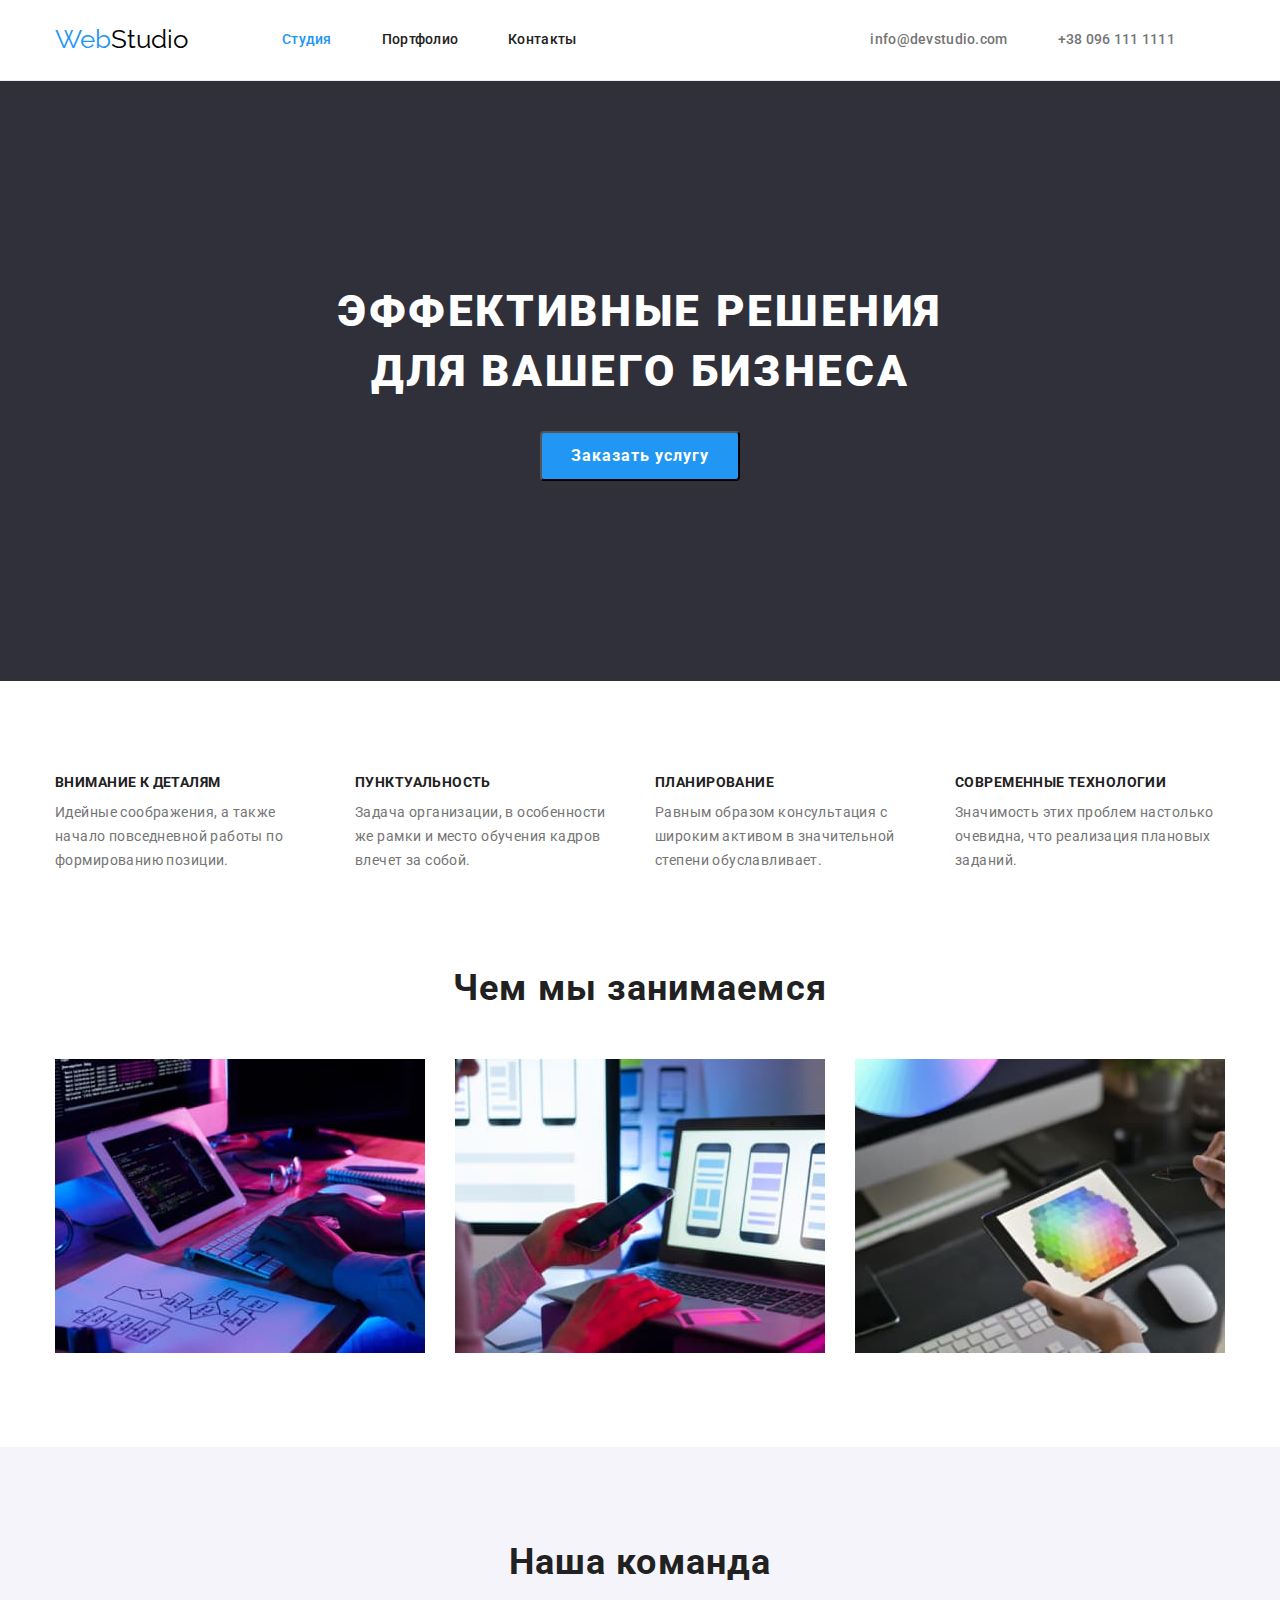
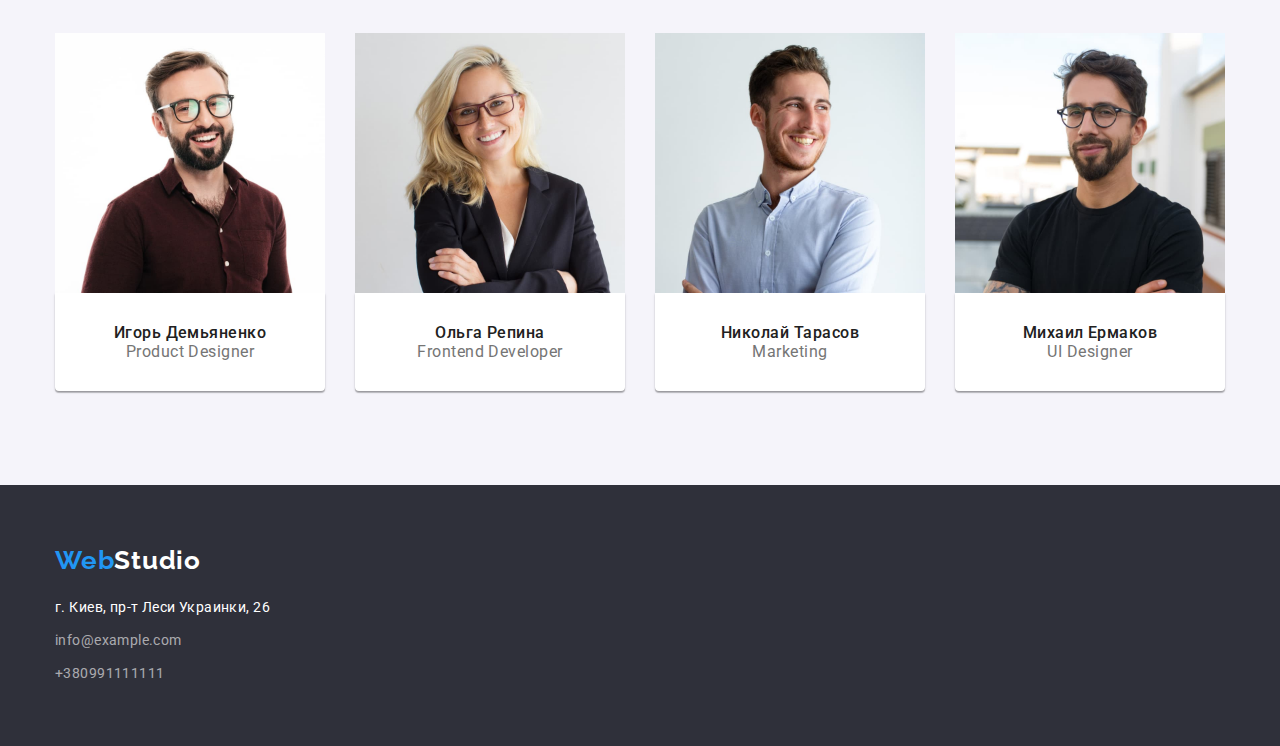
==== index.html @ 75cf524b "Initial commit" ====
<!DOCTYPE html>
<html lang="ru">

<head>
    <meta charset="UTF-8">
    <meta http-equiv="X-UA-Compatible" content="IE=edge">
    <meta name="viewport" content="width=device-width, initial-scale=1.0">
    <title>Document</title>
    <link
        href="https://fonts.googleapis.com/css2?family=Montserrat:wght@400;500;600&family=Raleway:wght@700&family=Roboto:wght@400;500;700;900&display=swap"
        rel="stylesheet">
    <link rel="stylesheet"
        href="https://cdnjs.cloudflare.com/ajax/libs/modern-normalize/1.1.0/modern-normalize.min.css">
    <link rel="stylesheet" href="./css/styles.css">
</head>

<body>
    <header class="page-header">
        <div class="container">
            <nav class="main-nav">
                <a class="link logo-link" href="WebStudio"><span class=" logo-accent">Web</span>Studio</a>
                <ul class="list menu-nav header-container">
                    <li class="item menu-nav"><a href="Студия" class="link link-current item-link">Студия</a></li>
                    <li class="item menu-nav"><a href="./portfolio.html" class="link item-link">Портфолио</a></li>
                    <li class="item menu-nav"><a href="Контакты" class="link item-link">Контакты</a></li>

                </ul>
                <ul class="list site-nav header-container">
                    <li class="item site-nav "><a class="link mail-link item-link"
                            href="info@devstudio.com">info@devstudio.com</a></li>
                    <li class="item site-nav"><a class="link tel-link item-link" href="+380961111111">+38 096 111
                            1111</a></li>
                </ul>
            </nav>
        </div>
    </header>

    <main>
        <section class="hero section">
            <div class="container hero-container">

                <h1 class="hero-title">Эффективные решения <br> для вашего бизнеса</h1>
                <button class="main-button" type="button">Заказать услугу</button>
        </section>
        </div>
        <section class="section-bg">
            <div class="container">
                <h2 class="section-title visually-hidden">Особенности</h2>
                <ul class="list features-list">
                    <li class="item-list">
                        <h3 class="section-title">Внимание к деталям</h3>
                        <p class="section-text">Идейные соображения, а также начало повседневной работы по формированию
                            позиции.</p>
                    </li>
                    <li class="item-list">
                        <h3 class="section-title">Пунктуальность</h3>
                        <p class="section-text">Задача организации, в особенности же рамки и место обучения кадров
                            влечет за
                            собой.
                        </p>
                    </li>
                    <li class="item-list">
                        <h3 class="section-title">Планирование</h3>
                        <p class="section-text">Равным образом консультация с широким активом в значительной степени
                            обуславливает.
                        </p>
                    </li>
                    <li class="item-list">
                        <h3 class="section-title">Современные технологии</h3>
                        <p class="section-text">Значимость этих проблем настолько очевидна, что реализация плановых
                            заданий.
                        </p>
                    </li>
                </ul>
            </div>
        </section>
        <section class="section">
            <div class="container">
                <h2 class="section-subtitle">Чем мы занимаемся</h2>
                <ul class="list box-list">
                    <li class="box-list"> <img src="./images/img.jpg" alt="декстопные приложения" width="370"></li>
                    <li class="box-list"> <img src="./images/img1.jpg" alt="мобильные приложения" width="370"></li>
                    <li class="box-list"> <img src="./images/img2.jpg" alt="дизайнерские решения" width="370"></li>
                </ul>
            </div>
        </section>
        <section class="section-team">
            <div class="container">
                <h2 class="section-subtitle">Наша команда</h2>
                <ul class="list team-list">
                    <li class="item-list">
                        <img src="./images/igde.jpg" alt="член команды Игорь Демьяненко" width="270">
                        <div class="card-member">
                            <h3 class="section-title-name"> Игорь Демьяненко</h3>
                            <p class="section-team-tx">Product Designer</p>
                        </div>
                    </li>

                    <li class="item-list">
                        <img src="./images/olre.jpg" alt="член команды Ольга Репина" width="270">
                        <div class="card-member">
                            <h3 class="section-title-name">Ольга Репина</h3>
                            <p class="section-team-tx">Frontend Developer</p>
                        </div>
                    </li>

                    <li class="item-list">
                        <img src="./images/ntar.jpg" alt="член команды Николай Тарасов" width="270">
                        <div class="card-member">
                            <h3 class="section-title-name">Николай Тарасов</h3>
                            <p class="section-team-tx">Marketing</p>
                        </div>
                    </li>

                    <li class="item-list">
                        <img src="./images/mer.jpg" alt="член команды Михаил Ермаков" width="270">
                        <div class="card-member">
                            <h3 class="section-title-name">Михаил Ермаков</h3>
                            <p class="section-team-tx">UI Designer</p>
                        </div>
                    </li>
                </ul>
            </div>
        </section>
    </main>
    <footer class="footer">
        <div class="container">

            <a class="link logo-link-address" href="WebStudio"><span class=" logo-accent">Web</span>Studio</a>
            <div class="footer-container">
                <address class="address">

                    г. Киев, пр-т Леси Украинки, 26 <br>
                    <a class="link email-link" href="mailto:info@example.com">info@example.com <br></a>
                    <a class="link phone-link" href="tel:+380991111111">+380991111111</a>
                </address>
            </div>
        </div>
    </footer>

</body>

</html>
---- css/styles.css ----
*,
*::before,
*::after {
    box-sizing: border-box;
}

:root {
    --main-font: 'Roboto', sans-serif;
    --secondary-font: 'Raleway', sans-serif;
    --primari-text-color: #757575;
    --title-text-color: #212121;
    --accent-color: #2196F3;
    --dark-bg-cl: #2F303A;
    --light-bg-cl: #F5F4FA;

}

.visually-hidden {
    position: absolute;
    width: 1px;
    height: 1px;
    margin: -1px;
    border: 0;
    padding: 0;

    white-space: nowrap;
    clip-path: inset(100%);
    clip: rect(0 0 0 0);
    overflow: hidden;
}

img {
    display: block;
}

h1,
h2,
h3,
h4,
h5,
h6,
p {
    margin: 0;
}

.list {
    list-style: none;
    padding: 0;
    margin: 0;
}

.link {
    text-decoration: none;
    color: currentColor;

}

body {
    color: #212121;
    font-family: var(--main-font), sans-serif;

}

.container {
    width: 1200px;
    padding-left: 15px;
    padding-right: 15px;
    margin-left: auto;
    margin-right: auto;

}

.page-header {
    background-color: #FFFFFF;
    border-bottom: 1px solid #ECECEC;

}

.logo-link {
    margin-right: 94px;
    color: #000000;
    font-family: var(--secondary-font), sans-serif;
    font-size: 26px;
    line-height: 1.2
}

.logo-accent {
    color: var(--accent-color);
}

.logo-accent-bl {
    color: #FFFFFF;
}

.main-nav {
    display: flex;
    align-items: center;

}

.menu-nav {
    display: flex;
    color: var(--title-text-color);
    font-size: 14px;
    font-weight: 500;
    line-height: 1.14;
    letter-spacing: 0.02em;
}


.link mail-link,
.link tel-link {
    color: #757575;
}

.site-nav.header-container {
    display: flex;
    margin-left: auto;
}

.site-nav {
    font-weight: 500;
    font-size: 14px;
    line-height: 1.14;
    letter-spacing: 0.02em;
    color: #757575;
}

.site-nav:hover .site-nav:focus {
    color: #2196F3;
}

.item-link {
    display: block;
    padding-top: 32px;
    padding-bottom: 32px;
}

.item.menu-nav {
    margin-right: 50px;
}

.item.menu-nav:last-child {
    margin-right: 0;
}

.item.site-nav {
    margin-right: 50px;
}

.menu-nav.link {
    color: var(--title-text-color);

}

.menu-nav .link:hover,
.menu-nav .link:focus {
    color: #2196F3
}

.link-current {
    color: #2196F3;
}

.button.button-current {
    background-color: #2196F3;
    color: #FFFFFF;
}

.hero {
    background-color: var(--dark-bg-cl);

}
.hero.section{
    padding-top: 200px;
    padding-bottom: 200px;
}

.hero-title {
    color: #FFFFFF;
    text-transform: uppercase;
    font-weight: 900;
    font-size: 44px;
    line-height: 1.37;
    letter-spacing: 0.06em;
    text-align: center;
    margin-bottom: 30px;
}
.section-bg {
    padding-top: 94px;
}
.section {
    padding: 94px 0;
}
.section-title {
    color: var(--title-text-color);
    font-weight: 700;
    font-size: 14px;
    line-height: 1.14;
    letter-spacing: 0.03em;
    text-transform: uppercase;
    margin-bottom: 10px;

}

.section-subtitle {
    color: var(--title-text-color);
    font-weight: 700;
    font-size: 36px;
    line-height: 1.17;
    text-align: center;
    letter-spacing: 0.03em;
    margin-bottom: 50px;
}

.list.box-list {
    display: flex;
}
.box-list{
    width: 370px;
    margin-right: 30px
}
.box-list:last-child {
    margin-right: 0;
}
.section-text {
    color: var(--primari-text-color);
    font-weight: 400;
    font-size: 14px;
    line-height: 1.7;
    letter-spacing: 0.03em;
}

.section-title-name {
    font-weight: 500;
    font-size: 16px;
    line-height: 1.19;
    letter-spacing: 0.03em;
}

.section-team-tx {
    color: var(--primari-text-color);
    font-weight: 400;
    font-size: 16px;
    line-height: 1.19;
    letter-spacing: 0.03em;
}

.section-title-prg {
    font-weight: 700;
    font-size: 18px;
    line-height: 2;
    letter-spacing: 0.06em;
    margin-bottom: 4px;
}

.prg-text {

    color: var(--primari-text-color);
    font-size: 16px;
    line-height: 1.8;
    letter-spacing: 0.03em;
}

.section-team {
    padding: 94px 0;
    background-color: #F5F4FA;

}
.card-member {
    background-color: #FFFFFF;
    text-align: center;
    padding-top: 30px;
    padding-bottom: 30px;
    box-shadow: 0px 1px 3px rgba(0, 0, 0, 0.12), 0px 1px 1px rgba(0, 0, 0, 0.14), 0px 2px 1px rgba(0, 0, 0, 0.2);
    border-radius: 0px 0px 4px 4px;
}

.list.team-list {
    display: flex;
}

.container.hero-container {
    display: flex;
    flex-direction: column;
    align-items: center;
}

.main-button {
    font-family: inherit;
    background-color: var(--accent-color);
    cursor: pointer;
    color: #FFFFFF;
    width: 200px;
    height: 50px;
    font-weight: 700;
    font-size: 16px;
    line-height: 1.9;
    letter-spacing: 0.06em;
    border-radius: 4px;

}

.main-button:hover,
.main-button:focus {
    background-color: #188CE8;
    color: #FFFFFF;

}

.btn:last-child {
    margin-right: 0;
}

.btn {
    margin-right: 8px;
}

.button {
    font-family: inherit;
    background-color: var(--light-bg-cl);
    color: var(--title-texr);
    font-size: 16px;
    line-height: 1.62;
    font-weight: 500;
    text-align: center;
    letter-spacing: 0.03em;
    border-radius: 4px;
    border-color: #F5F4FA;
    display: inline-block;
    padding: 6px 22px;
}


.button:hover,
.button:focus {
    background-color: #188CE8;
    color: #FFFFFF;
}

.button {
    background-color: var(--light-bg-cl);
    cursor: pointer;
}

.list.features-list {
    display: flex;
    justify-content: center;

}

.item-list {
    width: 270px;
    margin-right: 30px;
    align-items: flex-end;
    justify-content: center;
}

.item-list:last-child {
    margin-right: 0;
}


.address {
    font-style: normal;
    color: #FFFFFf;
    font-size: 14px;
    line-height: 1.7;
    letter-spacing: 0.03em;

}

.logo-link-address {
    font-family: var(--secondary-font), sans-serif;
    color: #FFFFFF;
    font-weight: 700;
    font-size: 26px;
    line-height: 1.2;
    letter-spacing: 0.03em;
    display: flex;
    padding-bottom: 20px;
}

.link.email-link,
.link.phone-link {
    color: rgba(255, 255, 255, 0.6);
    display: flex;
    margin-top: 9px;

}

.link.mail-link:focus,
.link.mail-link:hover,
.link.tel-link:focus,
.link.tel-link:hover,
.link.phone-link:focus,
.link.phone-link:hover,
.link.email-link:hover,
.link.email-link:focus {
    color: var(--accent-color);
}
.section-portfolio{
    padding-top: 94px;
    padding-bottom: 94px;
}
.list.button-list {
    display: flex;
    justify-content: center;
    margin-bottom: 50px;
}


.item.flex-element {
    align-items: center;
    width: 370px;
    margin-bottom:30px;
    margin-right:30px;
}

.item.flex-element:nth-child(3n) {
    margin-right: 0;
}
.item.flex-element:nth-last-child(-n+3){
    margin-bottom: 0;
}

.list.projects-list {
    display: flex;
    flex-wrap: wrap;
}

.list.projects-list.item {
    width: 370px;

}

.card-projects {
    padding-top: 20px;
    padding-bottom: 20px;
    padding-right: 24px;
    padding-left: 24px;
    width: 370px;
    border: 1px solid #EEEEEE;
}
.footer {
    background-color: var(--dark-bg-cl);
}
.footer{
    padding-top:60px ;
    padding-bottom:60px ;
}
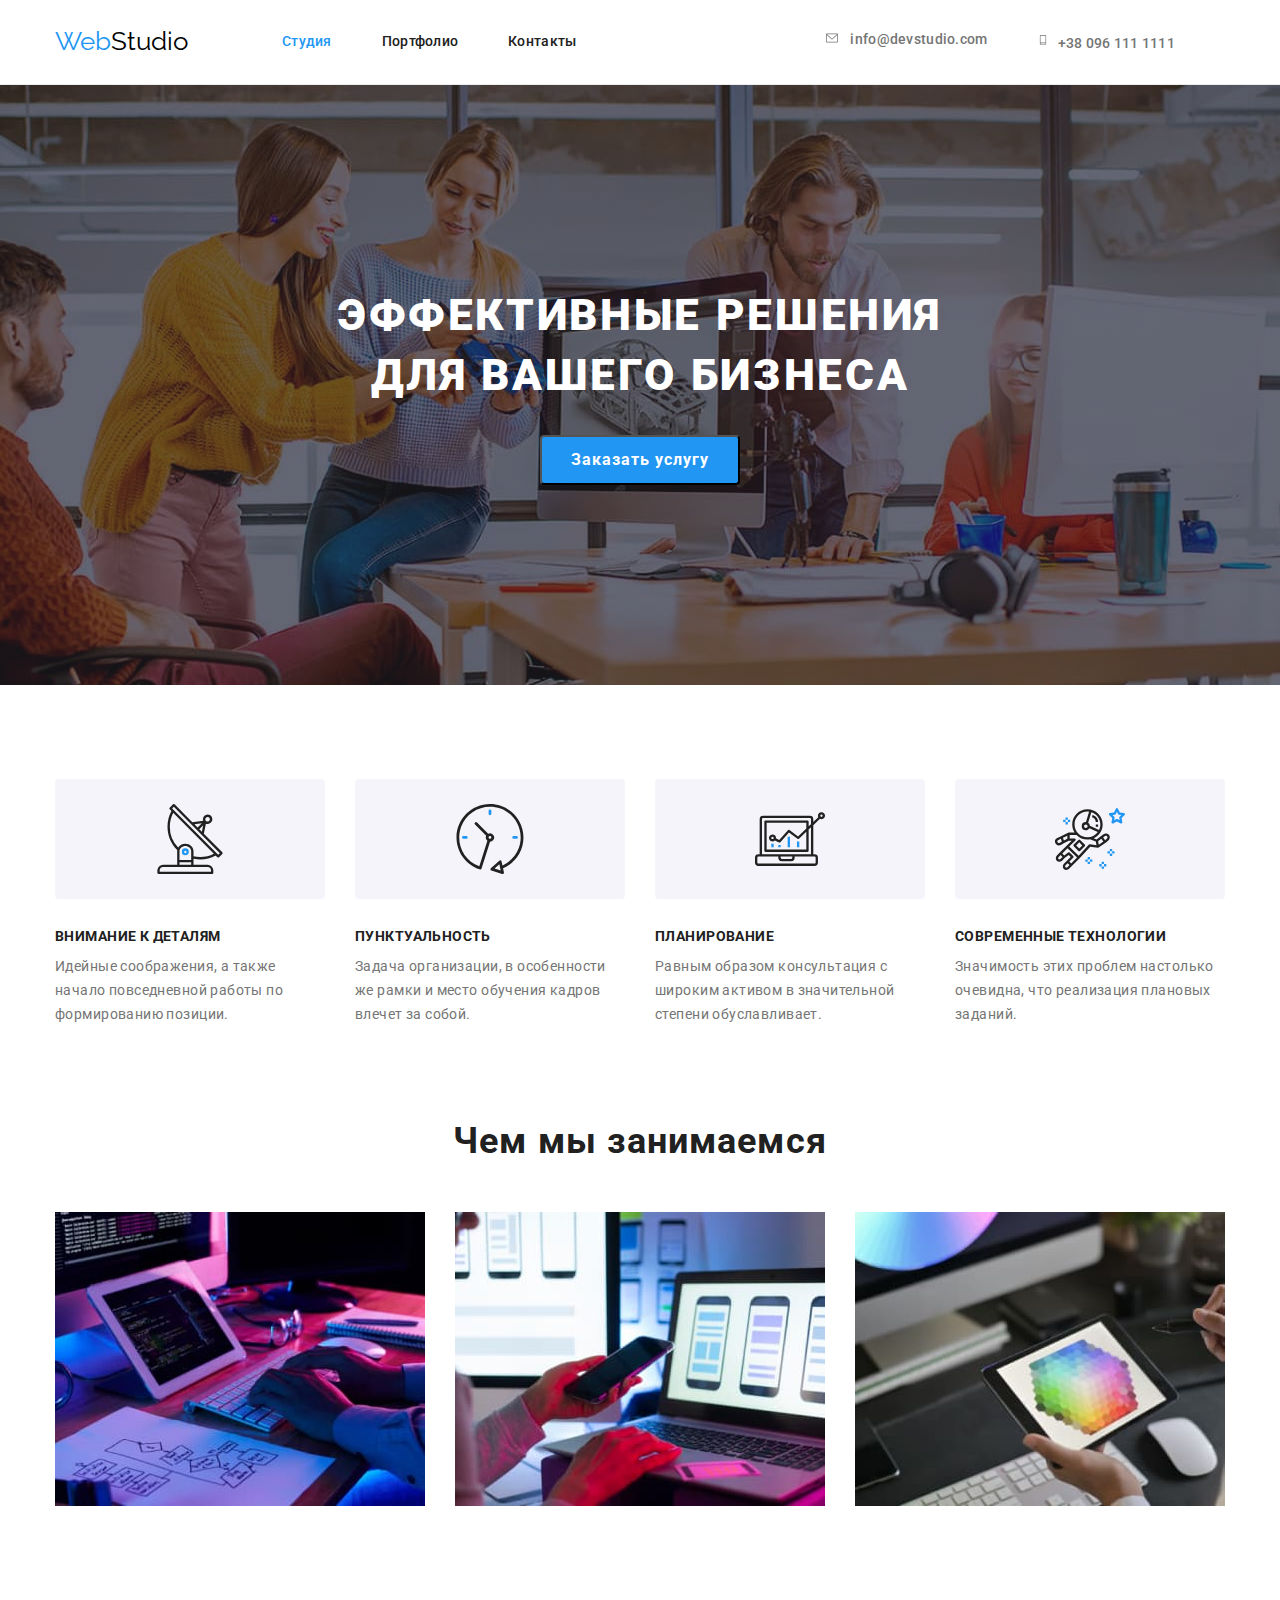
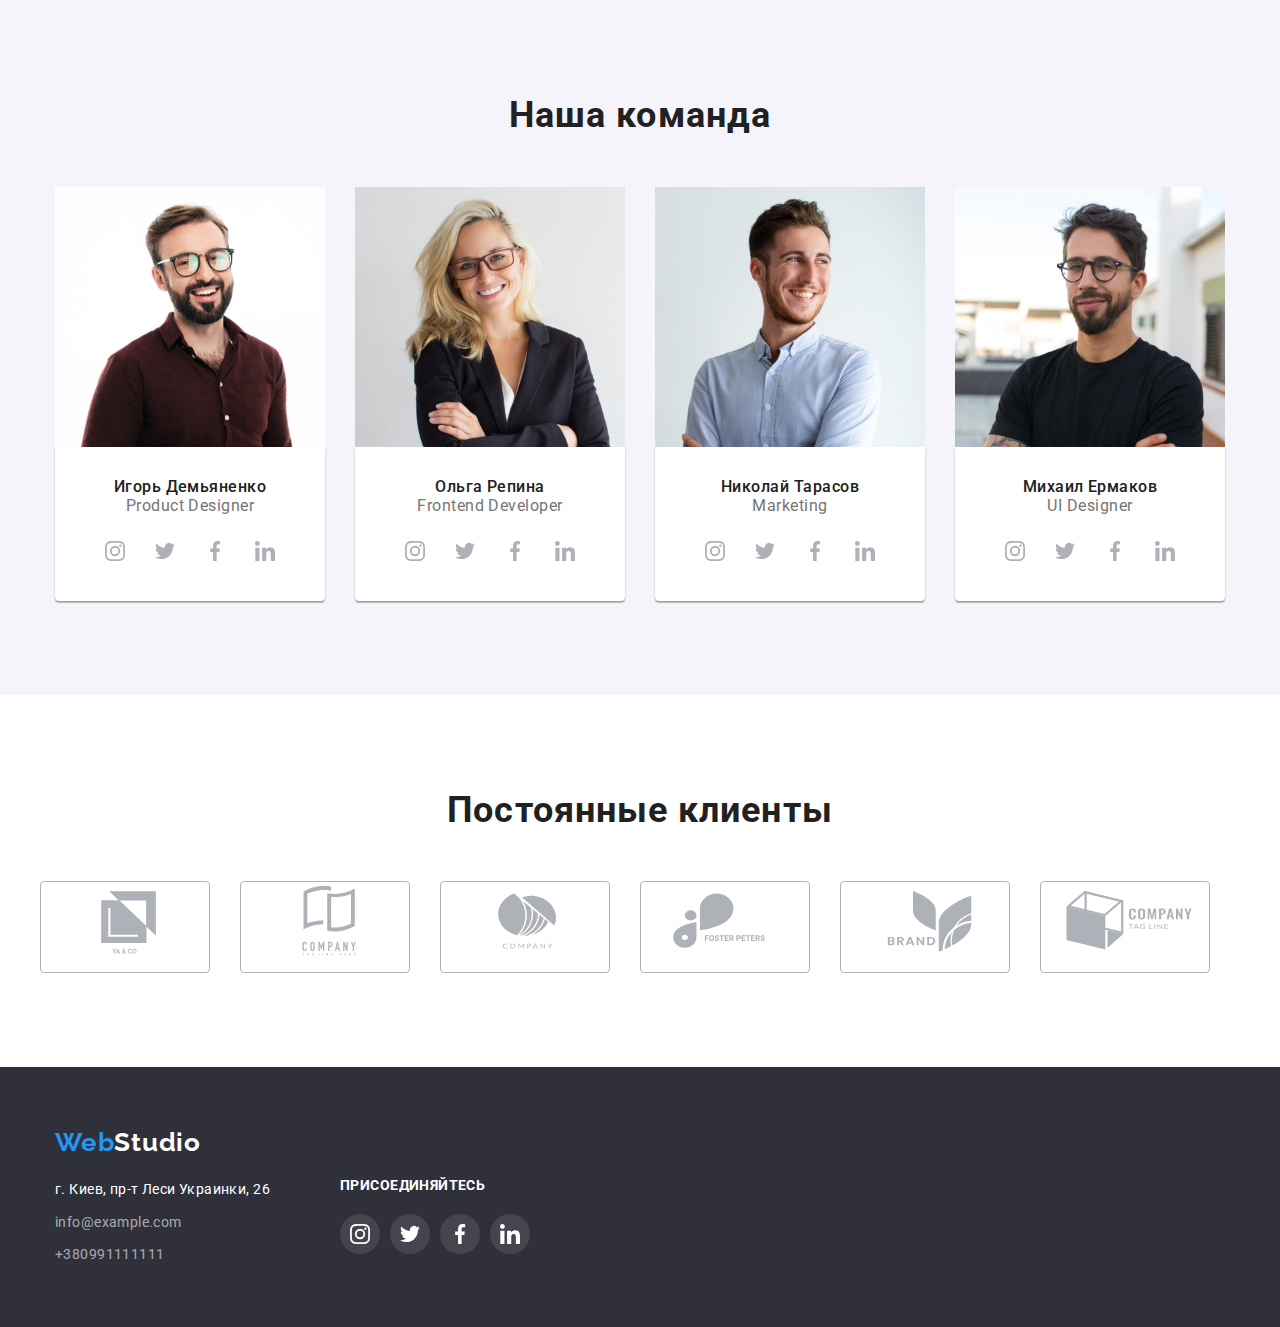
==== commit 7fdf23df: "Додає розмітку і оформлення іконок і декоративних ефектів" ====
--- a/index.html
+++ b/index.html
@@ -26,33 +26,49 @@
 
                 </ul>
                 <ul class="list site-nav header-container">
-                    <li class="item site-nav "><a class="link mail-link item-link"
-                            href="info@devstudio.com">info@devstudio.com</a></li>
-                    <li class="item site-nav"><a class="link tel-link item-link" href="+380961111111">+38 096 111
-                            1111</a></li>
+                    <li class="item site-nav "><a class="link mail-link item-link" href="info@devstudio.com">
+                            <svg class="icon-email" width="16" height="12">
+                                <use href="./images/icons.svg#envelope"></use>
+                            </svg>info@devstudio.com</a>
+                    </li>
+                    <li class="item site-nav"><a class="link tel-link item-link" href="+380961111111">
+                            <svg class="icon-tel" width="10" height="16">
+                                <use href="./images/icons.svg#smartphone"></use>
+                            </svg>+38 096 111 1111</a></li>
                 </ul>
             </nav>
         </div>
     </header>
 
     <main>
-        <section class="hero section">
-            <div class="container hero-container">
-
-                <h1 class="hero-title">Эффективные решения <br> для вашего бизнеса</h1>
-                <button class="main-button" type="button">Заказать услугу</button>
-        </section>
+        <div class="overlay">
+            <section class="hero section">
+                <div class="container hero-container">
+                    <h1 class="hero-title">Эффективные решения <br> для вашего бизнеса</h1>
+                    <button class="main-button" type="button">Заказать услугу</button>
+            </section>
+        </div>
         </div>
         <section class="section-bg">
             <div class="container">
                 <h2 class="section-title visually-hidden">Особенности</h2>
                 <ul class="list features-list">
                     <li class="item-list">
+                        <div class="features">
+                            <svg class="icon-features">
+                                <use href="./images/icons.svg#antenna"></use>
+                            </svg>
+                        </div>
                         <h3 class="section-title">Внимание к деталям</h3>
                         <p class="section-text">Идейные соображения, а также начало повседневной работы по формированию
                             позиции.</p>
                     </li>
                     <li class="item-list">
+                        <div class="features">
+                            <svg class="icon-features">
+                                <use href="./images/icons.svg#clock"></use>
+                            </svg>
+                        </div>
                         <h3 class="section-title">Пунктуальность</h3>
                         <p class="section-text">Задача организации, в особенности же рамки и место обучения кадров
                             влечет за
@@ -60,12 +76,22 @@
                         </p>
                     </li>
                     <li class="item-list">
+                        <div class="features">
+                            <svg class="icon-features">
+                                <use href="./images/icons.svg#diagram"></use>
+                            </svg>
+                        </div>
                         <h3 class="section-title">Планирование</h3>
                         <p class="section-text">Равным образом консультация с широким активом в значительной степени
                             обуславливает.
                         </p>
                     </li>
                     <li class="item-list">
+                        <div class="features">
+                            <svg class="icon-features">
+                                <use href="./images/icons.svg#astronaut"></use>
+                            </svg>
+                        </div>
                         <h3 class="section-title">Современные технологии</h3>
                         <p class="section-text">Значимость этих проблем настолько очевидна, что реализация плановых
                             заданий.
@@ -93,6 +119,24 @@
                         <div class="card-member">
                             <h3 class="section-title-name"> Игорь Демьяненко</h3>
                             <p class="section-team-tx">Product Designer</p>
+                            <ul class="socials list">
+                                <li class="socials-item"> <a class="socials-link link" href=""><svg class="cocials-icon"
+                                            width="20" height="20">
+                                            <use href="/images/icons.svg#instagram"></use>
+                                        </svg></a></li>
+                                <li class="socials-item"><a class="socials-link link" href=""> <svg class="cocials-icon"
+                                            width="20" height="20">
+                                            <use href="/images/icons.svg#twitter"></use>
+                                        </svg> </a></li>
+                                <li class="socials-item"><a class="socials-link link " href=""> <svg
+                                            class="cocials-icon" width="20" height="20">
+                                            <use href="/images/icons.svg#facebook"></use>
+                                        </svg> </a></li>
+                                <li class="socials-item"><a class="socials-link link " href=""> <svg
+                                            class="cocials-icon" width="20" height="20">
+                                            <use href="/images/icons.svg#linkedin"></use>
+                                        </svg> </a></li>
+                            </ul>
                         </div>
                     </li>
 
@@ -101,6 +145,24 @@
                         <div class="card-member">
                             <h3 class="section-title-name">Ольга Репина</h3>
                             <p class="section-team-tx">Frontend Developer</p>
+                            <ul class="socials list">
+                                <li class="socials-item"> <a class="socials-link link" href=""><svg class="cocials-icon"
+                                            width="20" height="20">
+                                            <use href="/images/icons.svg#instagram"></use>
+                                        </svg></a></li>
+                                <li class="socials-item"><a class="socials-link link" href=""> <svg class="cocials-icon"
+                                            width="20" height="20">
+                                            <use href="/images/icons.svg#twitter"></use>
+                                        </svg> </a></li>
+                                <li class="socials-item"><a class="socials-link link " href=""> <svg
+                                            class="cocials-icon" width="20" height="20">
+                                            <use href="/images/icons.svg#facebook"></use>
+                                        </svg> </a></li>
+                                <li class="socials-item"><a class="socials-link link " href=""> <svg
+                                            class="cocials-icon" width="20" height="20">
+                                            <use href="/images/icons.svg#linkedin"></use>
+                                        </svg> </a></li>
+                            </ul>
                         </div>
                     </li>
 
@@ -109,6 +171,24 @@
                         <div class="card-member">
                             <h3 class="section-title-name">Николай Тарасов</h3>
                             <p class="section-team-tx">Marketing</p>
+                            <ul class="socials list">
+                                <li class="socials-item"> <a class="socials-link link" href=""><svg class="cocials-icon"
+                                            width="20" height="20">
+                                            <use href="/images/icons.svg#instagram"></use>
+                                        </svg></a></li>
+                                <li class="socials-item"><a class="socials-link link" href=""> <svg class="cocials-icon"
+                                            width="20" height="20">
+                                            <use href="/images/icons.svg#twitter"></use>
+                                        </svg> </a></li>
+                                <li class="socials-item"><a class="socials-link link " href=""> <svg
+                                            class="cocials-icon" width="20" height="20">
+                                            <use href="/images/icons.svg#facebook"></use>
+                                        </svg> </a></li>
+                                <li class="socials-item"><a class="socials-link link " href=""> <svg
+                                            class="cocials-icon" width="20" height="20">
+                                            <use href="/images/icons.svg#linkedin"></use>
+                                        </svg> </a></li>
+                            </ul>
                         </div>
                     </li>
 
@@ -117,23 +197,91 @@
                         <div class="card-member">
                             <h3 class="section-title-name">Михаил Ермаков</h3>
                             <p class="section-team-tx">UI Designer</p>
-                        </div>
-                    </li>
+                            <ul class="socials list">
+                                <li class="socials-item"> <a class="socials-link link" href=""><svg class="cocials-icon"
+                                            width="20" height="20">
+                                            <use href="/images/icons.svg#instagram"></use>
+                                        </svg></a></li>
+                                <li class="socials-item"><a class="socials-link link" href=""> <svg class="cocials-icon"
+                                            width="20" height="20">
+                                            <use href="/images/icons.svg#twitter"></use>
+                                        </svg> </a></li>
+                                <li class="socials-item"><a class="socials-link link " href=""> <svg
+                                            class="cocials-icon" width="20" height="20">
+                                            <use href="/images/icons.svg#facebook"></use>
+                                        </svg> </a></li>
+                                <li class="socials-item"><a class="socials-link link " href=""> <svg
+                                            class="cocials-icon" width="20" height="20">
+                                            <use href="/images/icons.svg#linkedin"></use>
+                                        </svg> </a></li>
+                            </ul>
+                        </div>
+                    </li>
+                </ul>
+            </div>
+
+        </section>
+        <section class="section-clients">
+            <div class="container">
+                <h2 class="section-subtitle">Постоянные клиенты</h2>
+                <ul class="list client-list">
+                    <li class="client"><svg class="icon-client">
+                            <use href="/images/icons.svg#logo">
+                            </use>
+                        </svg></li>
+                    <li class="client"><svg class="icon-client">
+                            <use href="/images/icons.svg#logo-1">
+                            </use>
+                        </svg></li>
+                    <li class="client"><svg class="icon-client">
+                            <use href="/images/icons.svg#logo-2">
+                            </use>
+                        </svg></li>
+                    <li class="client"><svg class="icon-client">
+                            <use href="/images/icons.svg#logo-3">
+                            </use>
+                        </svg></li>
+                    <li class="client"><svg class="icon-client">
+                            <use href="/images/icons.svg#logo-4">
+                            </use>
+                        </svg></li>
+                    <li class="client"><svg class="icon-client">
+                            <use href="/images/icons.svg#logo-5">
+                            </use>
+                        </svg></li>
                 </ul>
             </div>
         </section>
     </main>
     <footer class="footer">
         <div class="container">
-
             <a class="link logo-link-address" href="WebStudio"><span class=" logo-accent">Web</span>Studio</a>
             <div class="footer-container">
                 <address class="address">
-
                     г. Киев, пр-т Леси Украинки, 26 <br>
                     <a class="link email-link" href="mailto:info@example.com">info@example.com <br></a>
                     <a class="link phone-link" href="tel:+380991111111">+380991111111</a>
                 </address>
+                <div class="section social-links">
+                    <h4 class="social-accede">Присоединяйтесь</h4>
+                    <ul class=" list social-list">
+                        <li class="socials-item"><a class="socials-link-accede link" href=""><svg class="cocials-icon"
+                                    width="20" height="20">
+                                    <use href="/images/icons.svg#instagram"></use>
+                                </svg></a></li>
+                        <li class="socials-item"><a class="socials-link-accede link" href=""> <svg class="cocials-icon"
+                                    width="20" height="20">
+                                    <use href="/images/icons.svg#twitter"></use>
+                                </svg> </a></li>
+                        <li class="socials-item"><a class="socials-link-accede link " href=""> <svg class="cocials-icon"
+                                    width="20" height="20">
+                                    <use href="/images/icons.svg#facebook"></use>
+                                </svg> </a></li>
+                        <li class="socials-item"><a class="socials-link-accede link " href=""> <svg class="cocials-icon"
+                                    width="20" height="20">
+                                    <use href="/images/icons.svg#linkedin"></use>
+                                </svg> </a></li>
+                </div>
             </div>
         </div>
     </footer>
--- a/css/styles.css
+++ b/css/styles.css
@@ -106,12 +106,30 @@
     line-height: 1.14;
     letter-spacing: 0.02em;
 }
+ .icon-email{
+    margin-right: 10px;
+    align-items: center;
+    fill: var(--primari-text-color);
+    
+ }
+.icon-tel{
+    margin-right: 10px;
+    align-items: center;
+    fill: var(--primari-text-color);
+}
 
 
 .link mail-link,
 .link tel-link {
     color: #757575;
 }
+.icon-email:hover,
+.icon-email:focus,
+.icon-tel:hover,
+.icon-tel:focus{
+    fill: var(--accent-color);
+}
+
 
 .site-nav.header-container {
     display: flex;
@@ -166,11 +184,19 @@
     background-color: #2196F3;
     color: #FFFFFF;
 }
-
-.hero {
-    background-color: var(--dark-bg-cl);
-
-}
+.overlay {
+    height: 600px;
+    max-width: 1600px;
+    margin-right: auto;
+    margin-left: auto;
+    background-position: center;
+    background-size: cover;
+    background-repeat: no-repeat;
+    background-image:linear-gradient( to right, rgba(47,48,58,0.4), rgba(47,48,58,0.4)),url(/images/hero.jpg)
+    
+
+}
+
 .hero.section{
     padding-top: 200px;
     padding-bottom: 200px;
@@ -244,6 +270,7 @@
     font-size: 16px;
     line-height: 1.19;
     letter-spacing: 0.03em;
+    margin-bottom: 16px;
 }
 
 .section-title-prg {
@@ -267,6 +294,32 @@
     background-color: #F5F4FA;
 
 }
+/*
+social-links
+*/
+.socials{
+    display: flex;
+    align-items: center;
+    justify-content: center;
+    padding-left: 0px;
+    gap: 10px;
+}
+.socials-link{
+display: flex;
+align-items: center;
+justify-content: center;
+width: 40px;
+height: 40px;
+background-color: #FFFFFF;
+fill: #AFB1B8;
+border-radius: 50%;
+}
+.socials-link:hover,
+.socials-link:focus{
+    background-color: var(--accent-color);
+    fill: #FFFFFF;
+}
+
 .card-member {
     background-color: #FFFFFF;
     text-align: center;
@@ -336,6 +389,7 @@
 .button:focus {
     background-color: #188CE8;
     color: #FFFFFF;
+    box-shadow: 0px 3px 1px rgba(0, 0, 0, 0.1), 0px 1px 2px rgba(0, 0, 0, 0.08), 0px 2px 2px rgba(0, 0, 0, 0.12);
 }
 
 .button {
@@ -347,6 +401,22 @@
     display: flex;
     justify-content: center;
 
+}
+.icon-features{
+    width: 70px;
+    height: 70px;
+
+}
+.features{
+    display: flex;
+    align-items: center;
+    justify-content: center;
+    width: 270px;
+    height: 120px;
+    margin-bottom: 30px;
+    margin-right: 30px;
+    background-color: var(--light-bg-cl);
+    border-radius: 4px;
 }
 
 .item-list {
@@ -359,9 +429,40 @@
 .item-list:last-child {
     margin-right: 0;
 }
-
+.client-list{
+display: flex;
+align-items: center;
+justify-content: center;
+}
+.client{
+    width: 170px;
+    height: 92px;
+    margin-right: 30px;
+    border: 1px solid #AFB1B8;
+    border-radius: 4px;
+    fill: #AFB1B8;
+}
+.client:hover,
+.client:focus{
+    fill: var(--accent-color);
+    border: 1px solid #2196F3;
+        border-radius: 4px;
+}
+.section-clients{
+    margin-top: 94px;
+    margin-bottom: 94px;
+}
+.icon-client{
+    display: block;
+        align-items: center;
+        justify-content: center;
+    
+}
 
 .address {
+    display: block;
+    align-items: center;
+    margin-right: 70px;
     font-style: normal;
     color: #FFFFFf;
     font-size: 14px;
@@ -369,7 +470,51 @@
     letter-spacing: 0.03em;
 
 }
-
+.footer-container{
+    display: flex;
+}
+.social-accede{
+    display: flex;
+    align-items: baseline;
+    font-style: normal;
+    font-weight: 700;
+    font-size: 14px;
+    line-height: 1.14;
+    letter-spacing: 0.03em;
+    text-align: center;
+    text-transform: uppercase;
+    color: #FFFFFF;
+    padding: 0 0;
+    margin-bottom: 20px;
+}
+
+.section.social-links{
+    display:inline-block;
+    align-items: center;
+    justify-content: center;
+    padding: 0 0;
+    
+}
+.socials-link-accede{
+    display: flex;
+    align-items: center;
+    justify-content: center;
+    width: 40px;
+    height: 40px;
+    background-color:rgba(255, 255, 255, 0.1);
+    fill: #FFFFFF;
+    border-radius: 50%;
+    }
+.socials-link-accede:hover,
+.socials-link-accede:focus{
+    background-color: var(--accent-color);
+}
+.social-list {
+    display: flex;
+}
+.socials-link-accede{
+    margin-right:10px ;
+}
 .logo-link-address {
     font-family: var(--secondary-font), sans-serif;
     color: #FFFFFF;
@@ -396,7 +541,7 @@
 .link.phone-link:focus,
 .link.phone-link:hover,
 .link.email-link:hover,
-.link.email-link:focus {
+.link.email-link:focus{
     color: var(--accent-color);
 }
 .section-portfolio{
@@ -441,6 +586,11 @@
     padding-left: 24px;
     width: 370px;
     border: 1px solid #EEEEEE;
+
+}
+.item.flex-element:hover,
+.item.flex-element:focus{
+    box-shadow: 0px 1px 1px rgba(0, 0, 0, 0.12), 0px 4px 4px rgba(0, 0, 0, 0.06), 1px 4px 6px rgba(0, 0, 0, 0.16);
 }
 .footer {
     background-color: var(--dark-bg-cl);
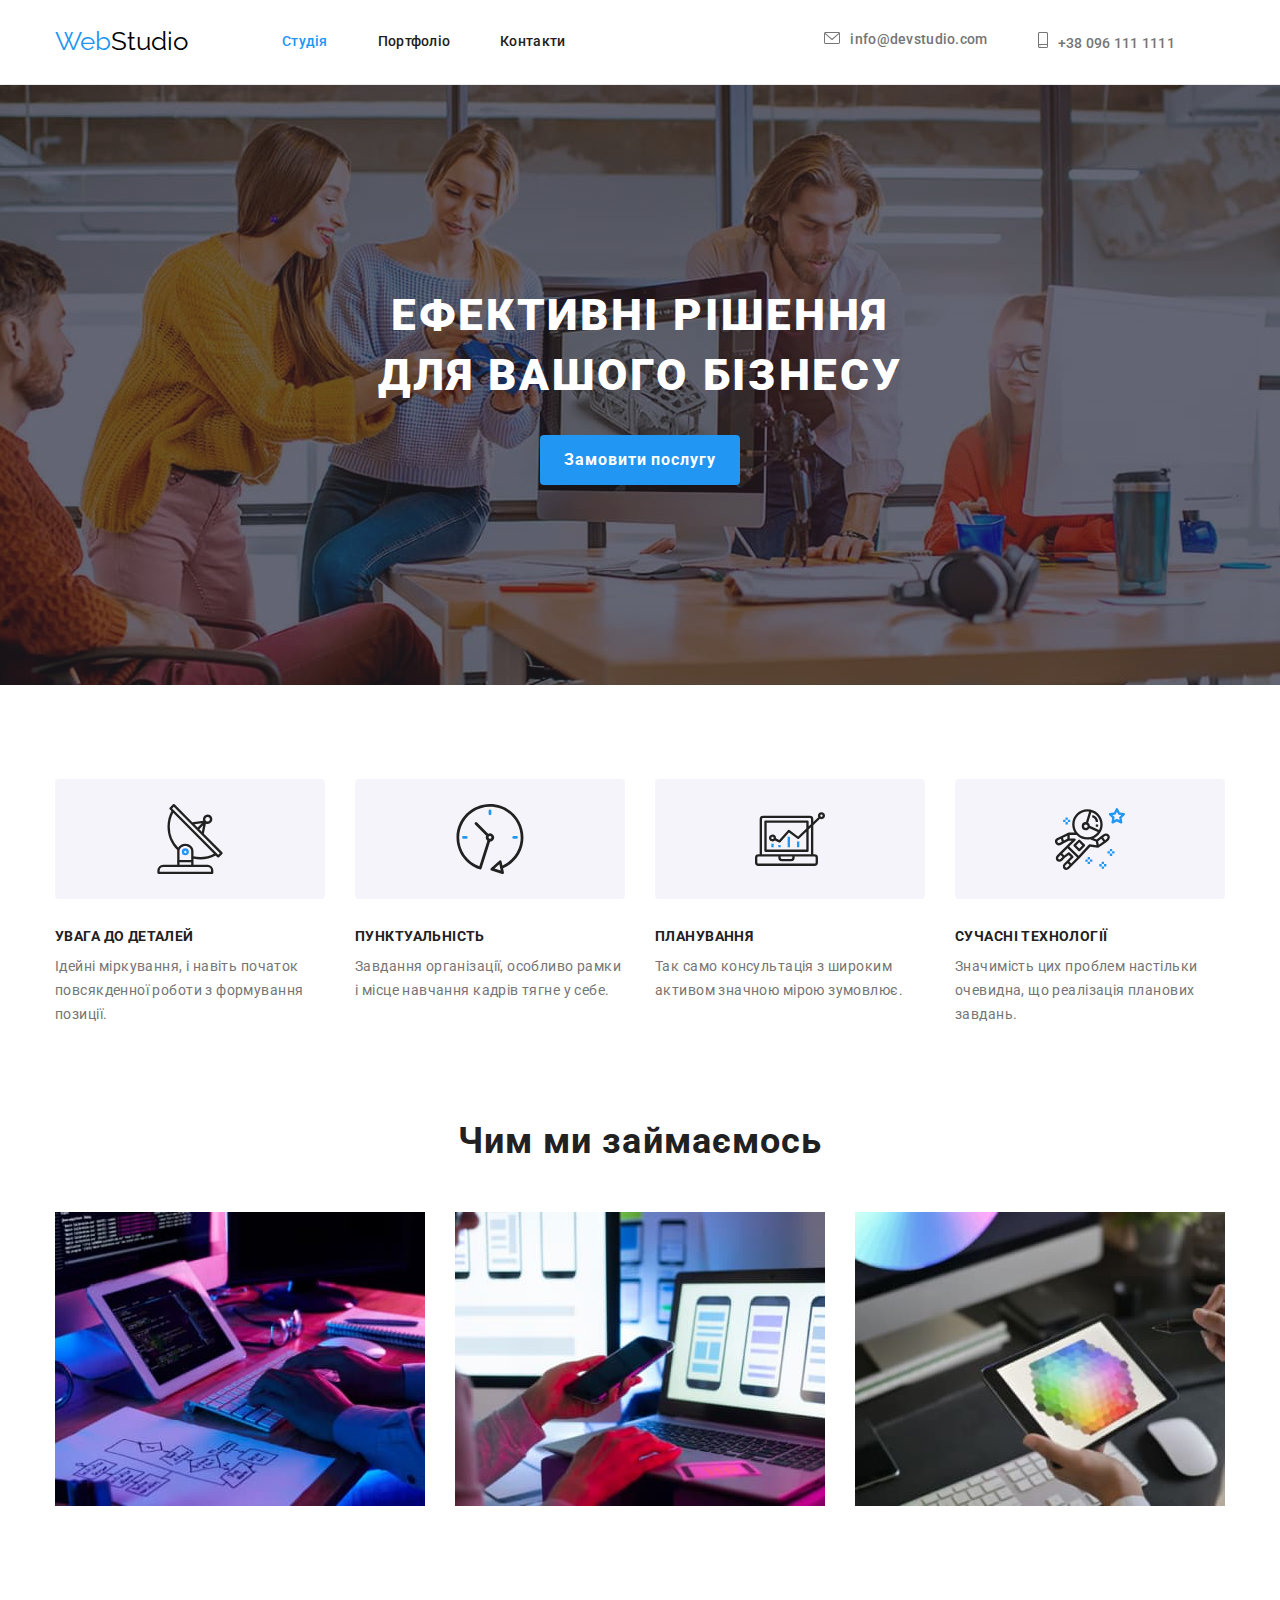
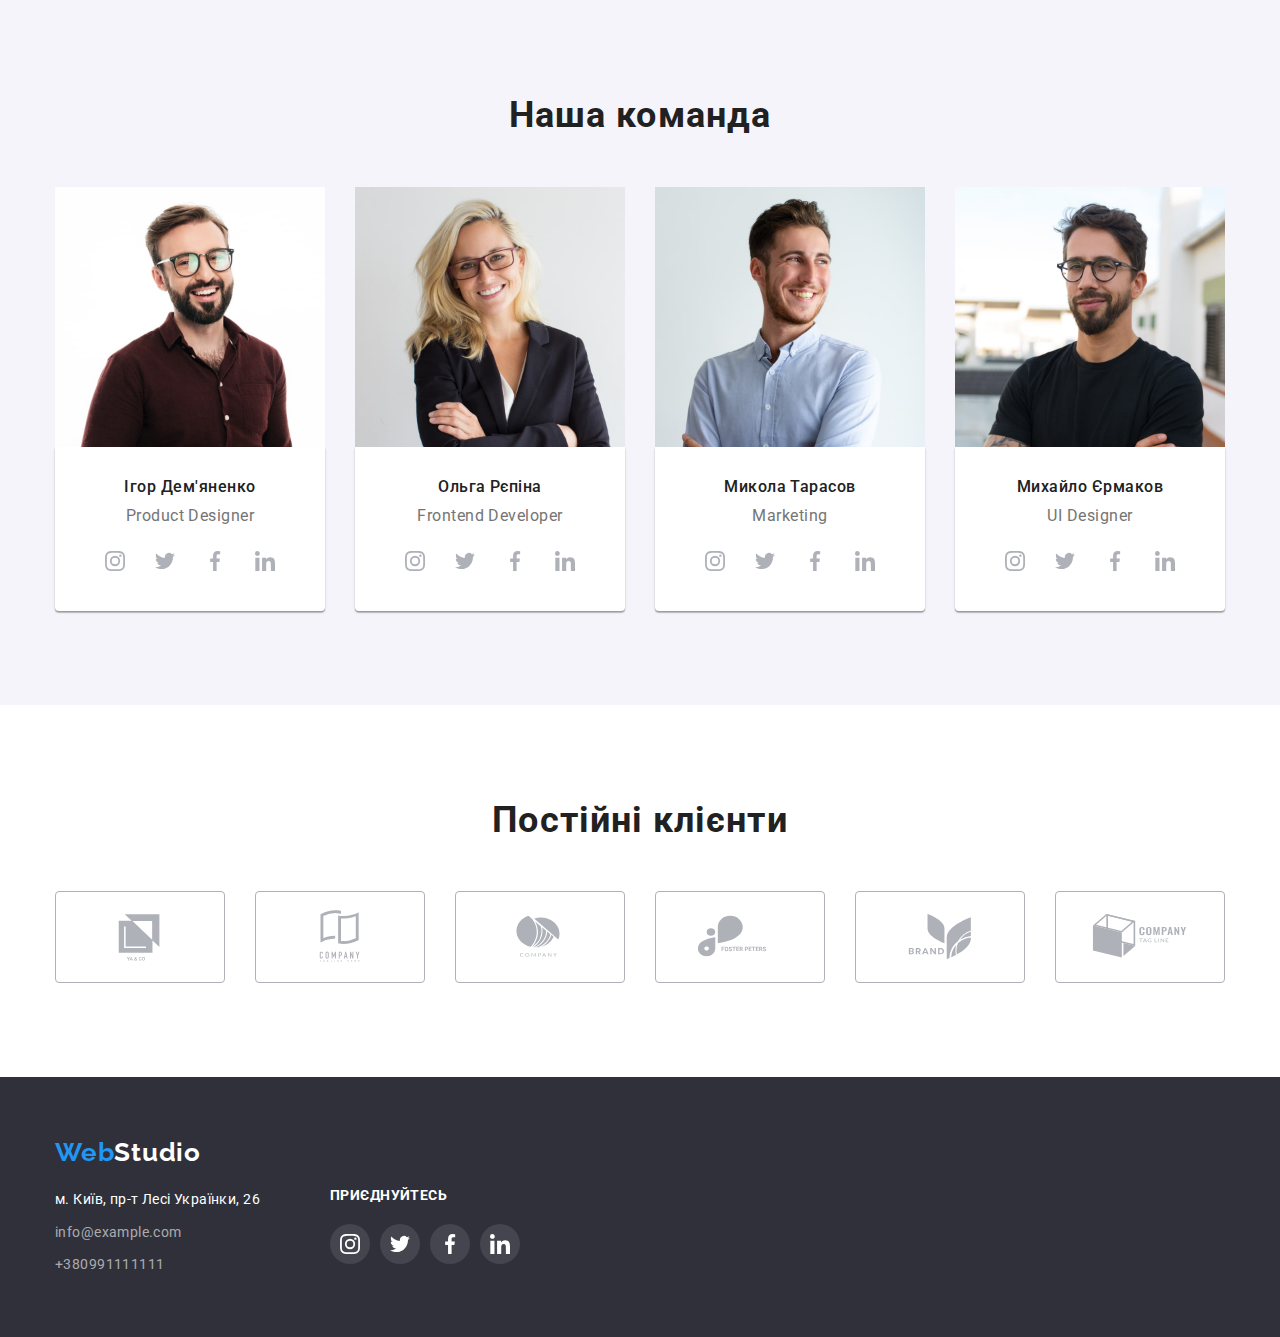
==== commit 799f54e1: "Додає розмітку оформлення іконок та декоративних ефектів, змінена мова макету на укр" ====
--- a/index.html
+++ b/index.html
@@ -1,5 +1,5 @@
 <!DOCTYPE html>
-<html lang="ru">
+<html lang="uk">
 
 <head>
     <meta charset="UTF-8">
@@ -20,9 +20,9 @@
             <nav class="main-nav">
                 <a class="link logo-link" href="WebStudio"><span class=" logo-accent">Web</span>Studio</a>
                 <ul class="list menu-nav header-container">
-                    <li class="item menu-nav"><a href="Студия" class="link link-current item-link">Студия</a></li>
-                    <li class="item menu-nav"><a href="./portfolio.html" class="link item-link">Портфолио</a></li>
-                    <li class="item menu-nav"><a href="Контакты" class="link item-link">Контакты</a></li>
+                    <li class="item menu-nav"><a href="Студия" class="link link-current item-link">Студія</a></li>
+                    <li class="item menu-nav"><a href="./portfolio.html" class="link item-link">Портфоліо</a></li>
+                    <li class="item menu-nav"><a href="Контакты" class="link item-link">Контакти</a></li>
 
                 </ul>
                 <ul class="list site-nav header-container">
@@ -44,14 +44,14 @@
         <div class="overlay">
             <section class="hero section">
                 <div class="container hero-container">
-                    <h1 class="hero-title">Эффективные решения <br> для вашего бизнеса</h1>
-                    <button class="main-button" type="button">Заказать услугу</button>
+                    <h1 class="hero-title">Ефективні рішення<br> для вашого бізнесу</h1>
+                    <button class="main-button" type="button">Замовити послугу</button>
             </section>
         </div>
         </div>
         <section class="section-bg">
             <div class="container">
-                <h2 class="section-title visually-hidden">Особенности</h2>
+                <h2 class="section-title visually-hidden">Особливості</h2>
                 <ul class="list features-list">
                     <li class="item-list">
                         <div class="features">
@@ -59,9 +59,9 @@
                                 <use href="./images/icons.svg#antenna"></use>
                             </svg>
                         </div>
-                        <h3 class="section-title">Внимание к деталям</h3>
-                        <p class="section-text">Идейные соображения, а также начало повседневной работы по формированию
-                            позиции.</p>
+                        <h3 class="section-title">Увага до деталей</h3>
+                        <p class="section-text">Ідейні міркування, і навіть початок повсякденної роботи з формування
+                            позиції.</p>
                     </li>
                     <li class="item-list">
                         <div class="features">
@@ -69,10 +69,9 @@
                                 <use href="./images/icons.svg#clock"></use>
                             </svg>
                         </div>
-                        <h3 class="section-title">Пунктуальность</h3>
-                        <p class="section-text">Задача организации, в особенности же рамки и место обучения кадров
-                            влечет за
-                            собой.
+                        <h3 class="section-title">Пунктуальність</h3>
+                        <p class="section-text">Завдання організації, особливо рамки і місце навчання кадрів тягне у
+                            себе.
                         </p>
                     </li>
                     <li class="item-list">
@@ -81,9 +80,8 @@
                                 <use href="./images/icons.svg#diagram"></use>
                             </svg>
                         </div>
-                        <h3 class="section-title">Планирование</h3>
-                        <p class="section-text">Равным образом консультация с широким активом в значительной степени
-                            обуславливает.
+                        <h3 class="section-title">Планування</h3>
+                        <p class="section-text">Так само консультація з широким активом значною мірою зумовлює.
                         </p>
                     </li>
                     <li class="item-list">
@@ -92,9 +90,9 @@
                                 <use href="./images/icons.svg#astronaut"></use>
                             </svg>
                         </div>
-                        <h3 class="section-title">Современные технологии</h3>
-                        <p class="section-text">Значимость этих проблем настолько очевидна, что реализация плановых
-                            заданий.
+                        <h3 class="section-title">Сучасні технології</h3>
+                        <p class="section-text">Значимість цих проблем настільки очевидна, що реалізація планових
+                            завдань.
                         </p>
                     </li>
                 </ul>
@@ -102,7 +100,7 @@
         </section>
         <section class="section">
             <div class="container">
-                <h2 class="section-subtitle">Чем мы занимаемся</h2>
+                <h2 class="section-subtitle">Чим ми займаємось</h2>
                 <ul class="list box-list">
                     <li class="box-list"> <img src="./images/img.jpg" alt="декстопные приложения" width="370"></li>
                     <li class="box-list"> <img src="./images/img1.jpg" alt="мобильные приложения" width="370"></li>
@@ -117,24 +115,24 @@
                     <li class="item-list">
                         <img src="./images/igde.jpg" alt="член команды Игорь Демьяненко" width="270">
                         <div class="card-member">
-                            <h3 class="section-title-name"> Игорь Демьяненко</h3>
+                            <h3 class="section-title-name">Ігор Дем'яненко</h3>
                             <p class="section-team-tx">Product Designer</p>
                             <ul class="socials list">
                                 <li class="socials-item"> <a class="socials-link link" href=""><svg class="cocials-icon"
                                             width="20" height="20">
-                                            <use href="/images/icons.svg#instagram"></use>
-                                        </svg></a></li>
-                                <li class="socials-item"><a class="socials-link link" href=""> <svg class="cocials-icon"
-                                            width="20" height="20">
-                                            <use href="/images/icons.svg#twitter"></use>
-                                        </svg> </a></li>
-                                <li class="socials-item"><a class="socials-link link " href=""> <svg
-                                            class="cocials-icon" width="20" height="20">
-                                            <use href="/images/icons.svg#facebook"></use>
-                                        </svg> </a></li>
-                                <li class="socials-item"><a class="socials-link link " href=""> <svg
-                                            class="cocials-icon" width="20" height="20">
-                                            <use href="/images/icons.svg#linkedin"></use>
+                                            <use href="./images/icons.svg#instagram"></use>
+                                        </svg></a></li>
+                                <li class="socials-item"><a class="socials-link link" href=""> <svg class="cocials-icon"
+                                            width="20" height="20">
+                                            <use href="./images/icons.svg#twitter"></use>
+                                        </svg> </a></li>
+                                <li class="socials-item"><a class="socials-link link " href=""> <svg
+                                            class="cocials-icon" width="20" height="20">
+                                            <use href="./images/icons.svg#facebook"></use>
+                                        </svg> </a></li>
+                                <li class="socials-item"><a class="socials-link link " href=""> <svg
+                                            class="cocials-icon" width="20" height="20">
+                                            <use href="./images/icons.svg#linkedin"></use>
                                         </svg> </a></li>
                             </ul>
                         </div>
@@ -143,24 +141,24 @@
                     <li class="item-list">
                         <img src="./images/olre.jpg" alt="член команды Ольга Репина" width="270">
                         <div class="card-member">
-                            <h3 class="section-title-name">Ольга Репина</h3>
+                            <h3 class="section-title-name">Ольга Рєпіна</h3>
                             <p class="section-team-tx">Frontend Developer</p>
                             <ul class="socials list">
                                 <li class="socials-item"> <a class="socials-link link" href=""><svg class="cocials-icon"
                                             width="20" height="20">
-                                            <use href="/images/icons.svg#instagram"></use>
-                                        </svg></a></li>
-                                <li class="socials-item"><a class="socials-link link" href=""> <svg class="cocials-icon"
-                                            width="20" height="20">
-                                            <use href="/images/icons.svg#twitter"></use>
-                                        </svg> </a></li>
-                                <li class="socials-item"><a class="socials-link link " href=""> <svg
-                                            class="cocials-icon" width="20" height="20">
-                                            <use href="/images/icons.svg#facebook"></use>
-                                        </svg> </a></li>
-                                <li class="socials-item"><a class="socials-link link " href=""> <svg
-                                            class="cocials-icon" width="20" height="20">
-                                            <use href="/images/icons.svg#linkedin"></use>
+                                            <use href="./images/icons.svg#instagram"></use>
+                                        </svg></a></li>
+                                <li class="socials-item"><a class="socials-link link" href=""> <svg class="cocials-icon"
+                                            width="20" height="20">
+                                            <use href="./images/icons.svg#twitter"></use>
+                                        </svg> </a></li>
+                                <li class="socials-item"><a class="socials-link link " href=""> <svg
+                                            class="cocials-icon" width="20" height="20">
+                                            <use href="./images/icons.svg#facebook"></use>
+                                        </svg> </a></li>
+                                <li class="socials-item"><a class="socials-link link " href=""> <svg
+                                            class="cocials-icon" width="20" height="20">
+                                            <use href="./images/icons.svg#linkedin"></use>
                                         </svg> </a></li>
                             </ul>
                         </div>
@@ -169,24 +167,24 @@
                     <li class="item-list">
                         <img src="./images/ntar.jpg" alt="член команды Николай Тарасов" width="270">
                         <div class="card-member">
-                            <h3 class="section-title-name">Николай Тарасов</h3>
+                            <h3 class="section-title-name">Микола Тарасов</h3>
                             <p class="section-team-tx">Marketing</p>
                             <ul class="socials list">
                                 <li class="socials-item"> <a class="socials-link link" href=""><svg class="cocials-icon"
                                             width="20" height="20">
-                                            <use href="/images/icons.svg#instagram"></use>
-                                        </svg></a></li>
-                                <li class="socials-item"><a class="socials-link link" href=""> <svg class="cocials-icon"
-                                            width="20" height="20">
-                                            <use href="/images/icons.svg#twitter"></use>
-                                        </svg> </a></li>
-                                <li class="socials-item"><a class="socials-link link " href=""> <svg
-                                            class="cocials-icon" width="20" height="20">
-                                            <use href="/images/icons.svg#facebook"></use>
-                                        </svg> </a></li>
-                                <li class="socials-item"><a class="socials-link link " href=""> <svg
-                                            class="cocials-icon" width="20" height="20">
-                                            <use href="/images/icons.svg#linkedin"></use>
+                                            <use href="./images/icons.svg#instagram"></use>
+                                        </svg></a></li>
+                                <li class="socials-item"><a class="socials-link link" href=""> <svg class="cocials-icon"
+                                            width="20" height="20">
+                                            <use href="./images/icons.svg#twitter"></use>
+                                        </svg> </a></li>
+                                <li class="socials-item"><a class="socials-link link " href=""> <svg
+                                            class="cocials-icon" width="20" height="20">
+                                            <use href="./images/icons.svg#facebook"></use>
+                                        </svg> </a></li>
+                                <li class="socials-item"><a class="socials-link link " href=""> <svg
+                                            class="cocials-icon" width="20" height="20">
+                                            <use href="./images/icons.svg#linkedin"></use>
                                         </svg> </a></li>
                             </ul>
                         </div>
@@ -195,24 +193,24 @@
                     <li class="item-list">
                         <img src="./images/mer.jpg" alt="член команды Михаил Ермаков" width="270">
                         <div class="card-member">
-                            <h3 class="section-title-name">Михаил Ермаков</h3>
+                            <h3 class="section-title-name">Михайло Єрмаков</h3>
                             <p class="section-team-tx">UI Designer</p>
                             <ul class="socials list">
                                 <li class="socials-item"> <a class="socials-link link" href=""><svg class="cocials-icon"
                                             width="20" height="20">
-                                            <use href="/images/icons.svg#instagram"></use>
-                                        </svg></a></li>
-                                <li class="socials-item"><a class="socials-link link" href=""> <svg class="cocials-icon"
-                                            width="20" height="20">
-                                            <use href="/images/icons.svg#twitter"></use>
-                                        </svg> </a></li>
-                                <li class="socials-item"><a class="socials-link link " href=""> <svg
-                                            class="cocials-icon" width="20" height="20">
-                                            <use href="/images/icons.svg#facebook"></use>
-                                        </svg> </a></li>
-                                <li class="socials-item"><a class="socials-link link " href=""> <svg
-                                            class="cocials-icon" width="20" height="20">
-                                            <use href="/images/icons.svg#linkedin"></use>
+                                            <use href="./images/icons.svg#instagram"></use>
+                                        </svg></a></li>
+                                <li class="socials-item"><a class="socials-link link" href=""> <svg class="cocials-icon"
+                                            width="20" height="20">
+                                            <use href="./images/icons.svg#twitter"></use>
+                                        </svg> </a></li>
+                                <li class="socials-item"><a class="socials-link link " href=""> <svg
+                                            class="cocials-icon" width="20" height="20">
+                                            <use href="./images/icons.svg#facebook"></use>
+                                        </svg> </a></li>
+                                <li class="socials-item"><a class="socials-link link " href=""> <svg
+                                            class="cocials-icon" width="20" height="20">
+                                            <use href="./images/icons.svg#linkedin"></use>
                                         </svg> </a></li>
                             </ul>
                         </div>
@@ -223,30 +221,30 @@
         </section>
         <section class="section-clients">
             <div class="container">
-                <h2 class="section-subtitle">Постоянные клиенты</h2>
+                <h2 class="section-subtitle">Постійні клієнти</h2>
                 <ul class="list client-list">
-                    <li class="client"><svg class="icon-client">
-                            <use href="/images/icons.svg#logo">
-                            </use>
-                        </svg></li>
-                    <li class="client"><svg class="icon-client">
-                            <use href="/images/icons.svg#logo-1">
-                            </use>
-                        </svg></li>
-                    <li class="client"><svg class="icon-client">
-                            <use href="/images/icons.svg#logo-2">
-                            </use>
-                        </svg></li>
-                    <li class="client"><svg class="icon-client">
-                            <use href="/images/icons.svg#logo-3">
-                            </use>
-                        </svg></li>
-                    <li class="client"><svg class="icon-client">
-                            <use href="/images/icons.svg#logo-4">
-                            </use>
-                        </svg></li>
-                    <li class="client"><svg class="icon-client">
-                            <use href="/images/icons.svg#logo-5">
+                    <li class="client"><svg class="icon-client" width="106" height="60">
+                            <use href="./images/icons.svg#logo">
+                            </use>
+                        </svg></li>
+                    <li class="client"><svg class="icon-client" width="106" height="60">
+                            <use href="./images/icons.svg#logo-1">
+                            </use>
+                        </svg></li>
+                    <li class="client"><svg class="icon-client" width="106" height="60">
+                            <use href="./images/icons.svg#logo-2">
+                            </use>
+                        </svg></li>
+                    <li class="client"><svg class="icon-client" width="106" height="60">
+                            <use href="./images/icons.svg#logo-3">
+                            </use>
+                        </svg></li>
+                    <li class="client"><svg class="icon-client" width="106" height="60">
+                            <use href="./images/icons.svg#logo-4">
+                            </use>
+                        </svg></li>
+                    <li class="client"><svg class="icon-client" width="106" height="60">
+                            <use href="./images/icons.svg#logo-5">
                             </use>
                         </svg></li>
                 </ul>
@@ -256,32 +254,34 @@
     <footer class="footer">
         <div class="container">
             <a class="link logo-link-address" href="WebStudio"><span class=" logo-accent">Web</span>Studio</a>
-            <div class="footer-container">
+        </div>
+        <div class="container footer-container">
+            <div class="footer-address">
                 <address class="address">
-                    г. Киев, пр-т Леси Украинки, 26 <br>
+                    м. Київ, пр-т Лесі Українки, 26 <br>
                     <a class="link email-link" href="mailto:info@example.com">info@example.com <br></a>
                     <a class="link phone-link" href="tel:+380991111111">+380991111111</a>
                 </address>
-                <div class="section social-links">
-                    <h4 class="social-accede">Присоединяйтесь</h4>
-                    <ul class=" list social-list">
-                        <li class="socials-item"><a class="socials-link-accede link" href=""><svg class="cocials-icon"
-                                    width="20" height="20">
-                                    <use href="/images/icons.svg#instagram"></use>
-                                </svg></a></li>
-                        <li class="socials-item"><a class="socials-link-accede link" href=""> <svg class="cocials-icon"
-                                    width="20" height="20">
-                                    <use href="/images/icons.svg#twitter"></use>
-                                </svg> </a></li>
-                        <li class="socials-item"><a class="socials-link-accede link " href=""> <svg class="cocials-icon"
-                                    width="20" height="20">
-                                    <use href="/images/icons.svg#facebook"></use>
-                                </svg> </a></li>
-                        <li class="socials-item"><a class="socials-link-accede link " href=""> <svg class="cocials-icon"
-                                    width="20" height="20">
-                                    <use href="/images/icons.svg#linkedin"></use>
-                                </svg> </a></li>
-                </div>
+            </div>
+            <div class="social-links">
+                <h4 class="social-title">Приєднуйтесь</h4>
+                <ul class=" list social-list">
+                    <li class="socials-item"><a class="socials-link-accede link" href=""><svg class="cocials-icon"
+                                width="20" height="20">
+                                <use href="./images/icons.svg#instagram"></use>
+                            </svg></a></li>
+                    <li class="socials-item"><a class="socials-link-accede link" href=""> <svg class="cocials-icon"
+                                width="20" height="20">
+                                <use href="./images/icons.svg#twitter"></use>
+                            </svg> </a></li>
+                    <li class="socials-item"><a class="socials-link-accede link " href=""> <svg class="cocials-icon"
+                                width="20" height="20">
+                                <use href="./images/icons.svg#facebook"></use>
+                            </svg> </a></li>
+                    <li class="socials-item"><a class="socials-link-accede link " href=""> <svg class="cocials-icon"
+                                width="20" height="20">
+                                <use href="./images/icons.svg#linkedin"></use>
+                            </svg> </a></li>
             </div>
         </div>
     </footer>
--- a/css/styles.css
+++ b/css/styles.css
@@ -33,6 +33,7 @@
     display: block;
 }
 
+
 h1,
 h2,
 h3,
@@ -192,7 +193,7 @@
     background-position: center;
     background-size: cover;
     background-repeat: no-repeat;
-    background-image:linear-gradient( to right, rgba(47,48,58,0.4), rgba(47,48,58,0.4)),url(/images/hero.jpg)
+    background-image:linear-gradient( to right, rgba(47,48,58,0.4), rgba(47,48,58,0.4)),url(../images/hero.jpg)
     
 
 }
@@ -262,6 +263,7 @@
     font-size: 16px;
     line-height: 1.19;
     letter-spacing: 0.03em;
+    margin-bottom: 10px;
 }
 
 .section-team-tx {
@@ -351,6 +353,7 @@
     line-height: 1.9;
     letter-spacing: 0.06em;
     border-radius: 4px;
+    border: 0;
 
 }
 
@@ -378,10 +381,11 @@
     font-weight: 500;
     text-align: center;
     letter-spacing: 0.03em;
-    border-radius: 4px;
-    border-color: #F5F4FA;
     display: inline-block;
     padding: 6px 22px;
+    border-radius: 4px;
+    border:0;
+    
 }
 
 
@@ -434,7 +438,13 @@
 align-items: center;
 justify-content: center;
 }
+.client:last-child{
+    margin-right: 0;
+}
 .client{
+    display: flex;
+    align-items: center;
+    justify-content: center;
     width: 170px;
     height: 92px;
     margin-right: 30px;
@@ -473,7 +483,10 @@
 .footer-container{
     display: flex;
 }
-.social-accede{
+.footer-address{
+    display: inline-block;
+}
+.social-title{
     display: flex;
     align-items: baseline;
     font-style: normal;
@@ -488,11 +501,10 @@
     margin-bottom: 20px;
 }
 
-.section.social-links{
+.social-links{
     display:inline-block;
     align-items: center;
     justify-content: center;
-    padding: 0 0;
     
 }
 .socials-link-accede{
@@ -515,6 +527,7 @@
 .socials-link-accede{
     margin-right:10px ;
 }
+
 .logo-link-address {
     font-family: var(--secondary-font), sans-serif;
     color: #FFFFFF;
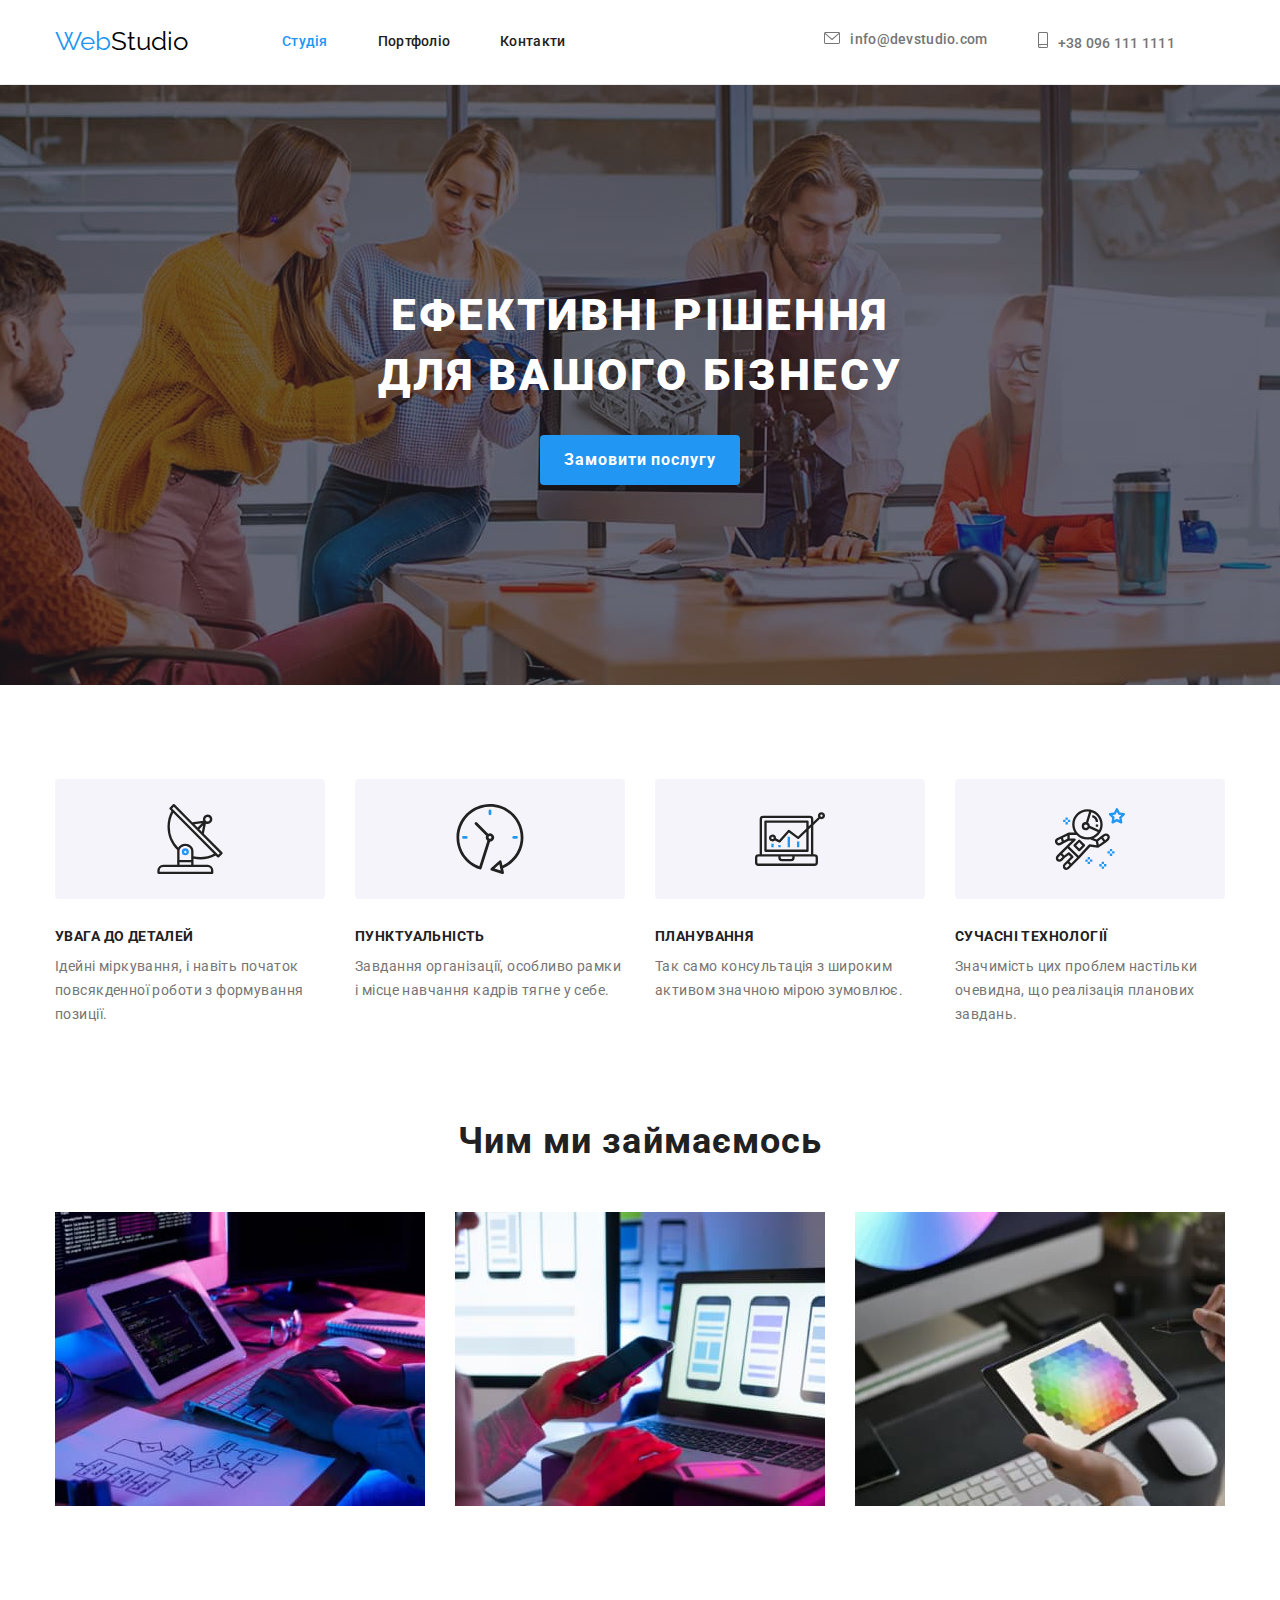
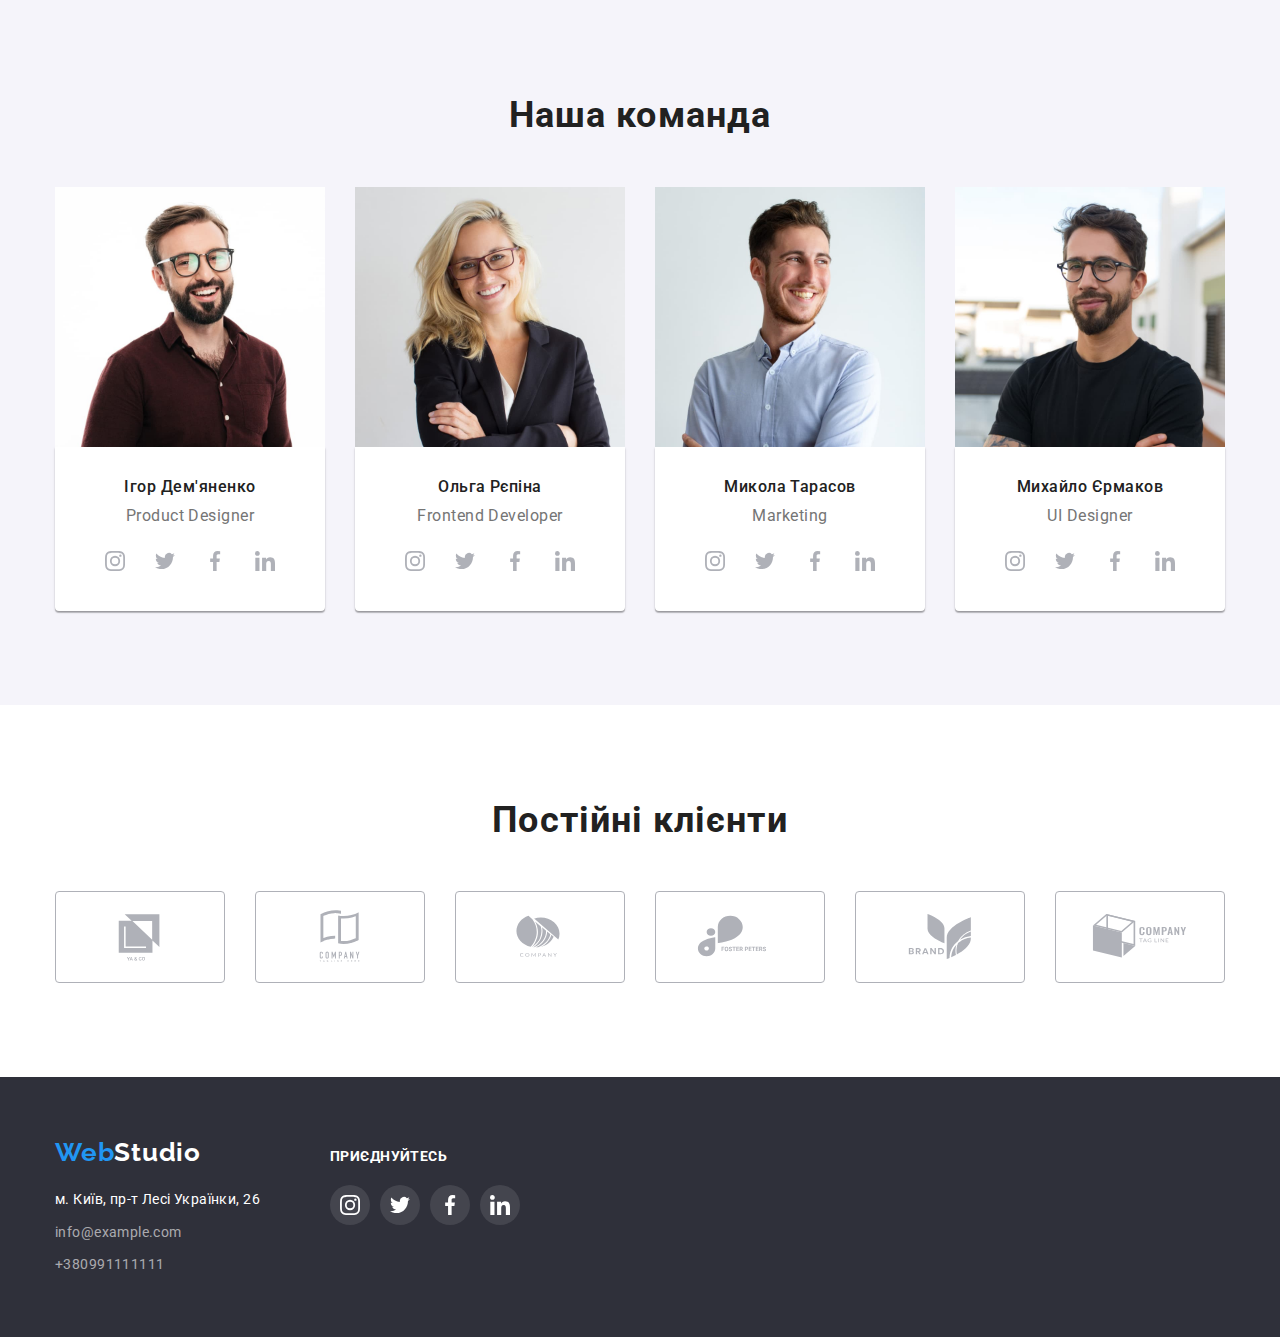
==== commit 0f21dc9b: "Додає розмітку і оформлення іконок, налаштований ефект ховеру" ====
--- a/index.html
+++ b/index.html
@@ -223,40 +223,38 @@
             <div class="container">
                 <h2 class="section-subtitle">Постійні клієнти</h2>
                 <ul class="list client-list">
-                    <li class="client"><svg class="icon-client" width="106" height="60">
-                            <use href="./images/icons.svg#logo">
-                            </use>
-                        </svg></li>
-                    <li class="client"><svg class="icon-client" width="106" height="60">
-                            <use href="./images/icons.svg#logo-1">
-                            </use>
-                        </svg></li>
-                    <li class="client"><svg class="icon-client" width="106" height="60">
-                            <use href="./images/icons.svg#logo-2">
-                            </use>
-                        </svg></li>
-                    <li class="client"><svg class="icon-client" width="106" height="60">
-                            <use href="./images/icons.svg#logo-3">
-                            </use>
-                        </svg></li>
-                    <li class="client"><svg class="icon-client" width="106" height="60">
-                            <use href="./images/icons.svg#logo-4">
-                            </use>
-                        </svg></li>
-                    <li class="client"><svg class="icon-client" width="106" height="60">
-                            <use href="./images/icons.svg#logo-5">
-                            </use>
-                        </svg></li>
+                    <li class="client"><a class="client-links" href=""><svg class="icon-client" width="106" height="60">
+                                <use href="./images/icons.svg#logo">
+                                </use>
+                            </svg></a></li>
+                    <li class="client"><a class="client-links" href=""><svg class="icon-client" width="106" height="60">
+                                <use href="./images/icons.svg#logo-1">
+                                </use>
+                            </svg></a></li>
+                    <li class="client"><a class="client-links" href=""><svg class="icon-client" width="106" height="60">
+                                <use href="./images/icons.svg#logo-2">
+                                </use>
+                            </svg></a></li>
+                    <li class="client"><a class="client-links" href=""><svg class="icon-client" width="106" height="60">
+                                <use href="./images/icons.svg#logo-3">
+                                </use>
+                            </svg></a></li>
+                    <li class="client"><a class="client-links" href=""><svg class="icon-client" width="106" height="60">
+                                <use href="./images/icons.svg#logo-4">
+                                </use>
+                            </svg></a></li>
+                    <li class="client"><a class="client-links" href=""><svg class="icon-client" width="106" height="60">
+                                <use href="./images/icons.svg#logo-5">
+                                </use>
+                            </svg></a></li>
                 </ul>
             </div>
         </section>
     </main>
     <footer class="footer">
-        <div class="container">
-            <a class="link logo-link-address" href="WebStudio"><span class=" logo-accent">Web</span>Studio</a>
-        </div>
         <div class="container footer-container">
             <div class="footer-address">
+                <a class="link logo-link-address" href="WebStudio"><span class=" logo-accent">Web</span>Studio</a>
                 <address class="address">
                     м. Київ, пр-т Лесі Українки, 26 <br>
                     <a class="link email-link" href="mailto:info@example.com">info@example.com <br></a>
--- a/css/styles.css
+++ b/css/styles.css
@@ -110,27 +110,19 @@
  .icon-email{
     margin-right: 10px;
     align-items: center;
-    fill: var(--primari-text-color);
+    fill:currentColor;
     
  }
 .icon-tel{
     margin-right: 10px;
     align-items: center;
-    fill: var(--primari-text-color);
-}
-
+    fill: currentColor;
+}
 
 .link mail-link,
 .link tel-link {
     color: #757575;
 }
-.icon-email:hover,
-.icon-email:focus,
-.icon-tel:hover,
-.icon-tel:focus{
-    fill: var(--accent-color);
-}
-
 
 .site-nav.header-container {
     display: flex;
@@ -441,19 +433,21 @@
 .client:last-child{
     margin-right: 0;
 }
+.client-links{
+    display: flex;
+        align-items: center;
+        justify-content: center;
+        width: 170px;
+        height: 92px;
+        border: 1px solid #AFB1B8;
+        border-radius: 4px;
+        fill: #AFB1B8;
+}
 .client{
-    display: flex;
-    align-items: center;
-    justify-content: center;
-    width: 170px;
-    height: 92px;
     margin-right: 30px;
-    border: 1px solid #AFB1B8;
-    border-radius: 4px;
-    fill: #AFB1B8;
-}
-.client:hover,
-.client:focus{
+}
+.client-links:hover,
+.client-links:focus{
     fill: var(--accent-color);
     border: 1px solid #2196F3;
         border-radius: 4px;
@@ -482,13 +476,14 @@
 }
 .footer-container{
     display: flex;
+    align-items: baseline;
 }
 .footer-address{
-    display: inline-block;
+    display: flex;
+    flex-direction: column;
 }
 .social-title{
     display: flex;
-    align-items: baseline;
     font-style: normal;
     font-weight: 700;
     font-size: 14px;
@@ -502,8 +497,8 @@
 }
 
 .social-links{
-    display:inline-block;
-    align-items: center;
+    display:flex;
+    flex-direction: column;
     justify-content: center;
     
 }
